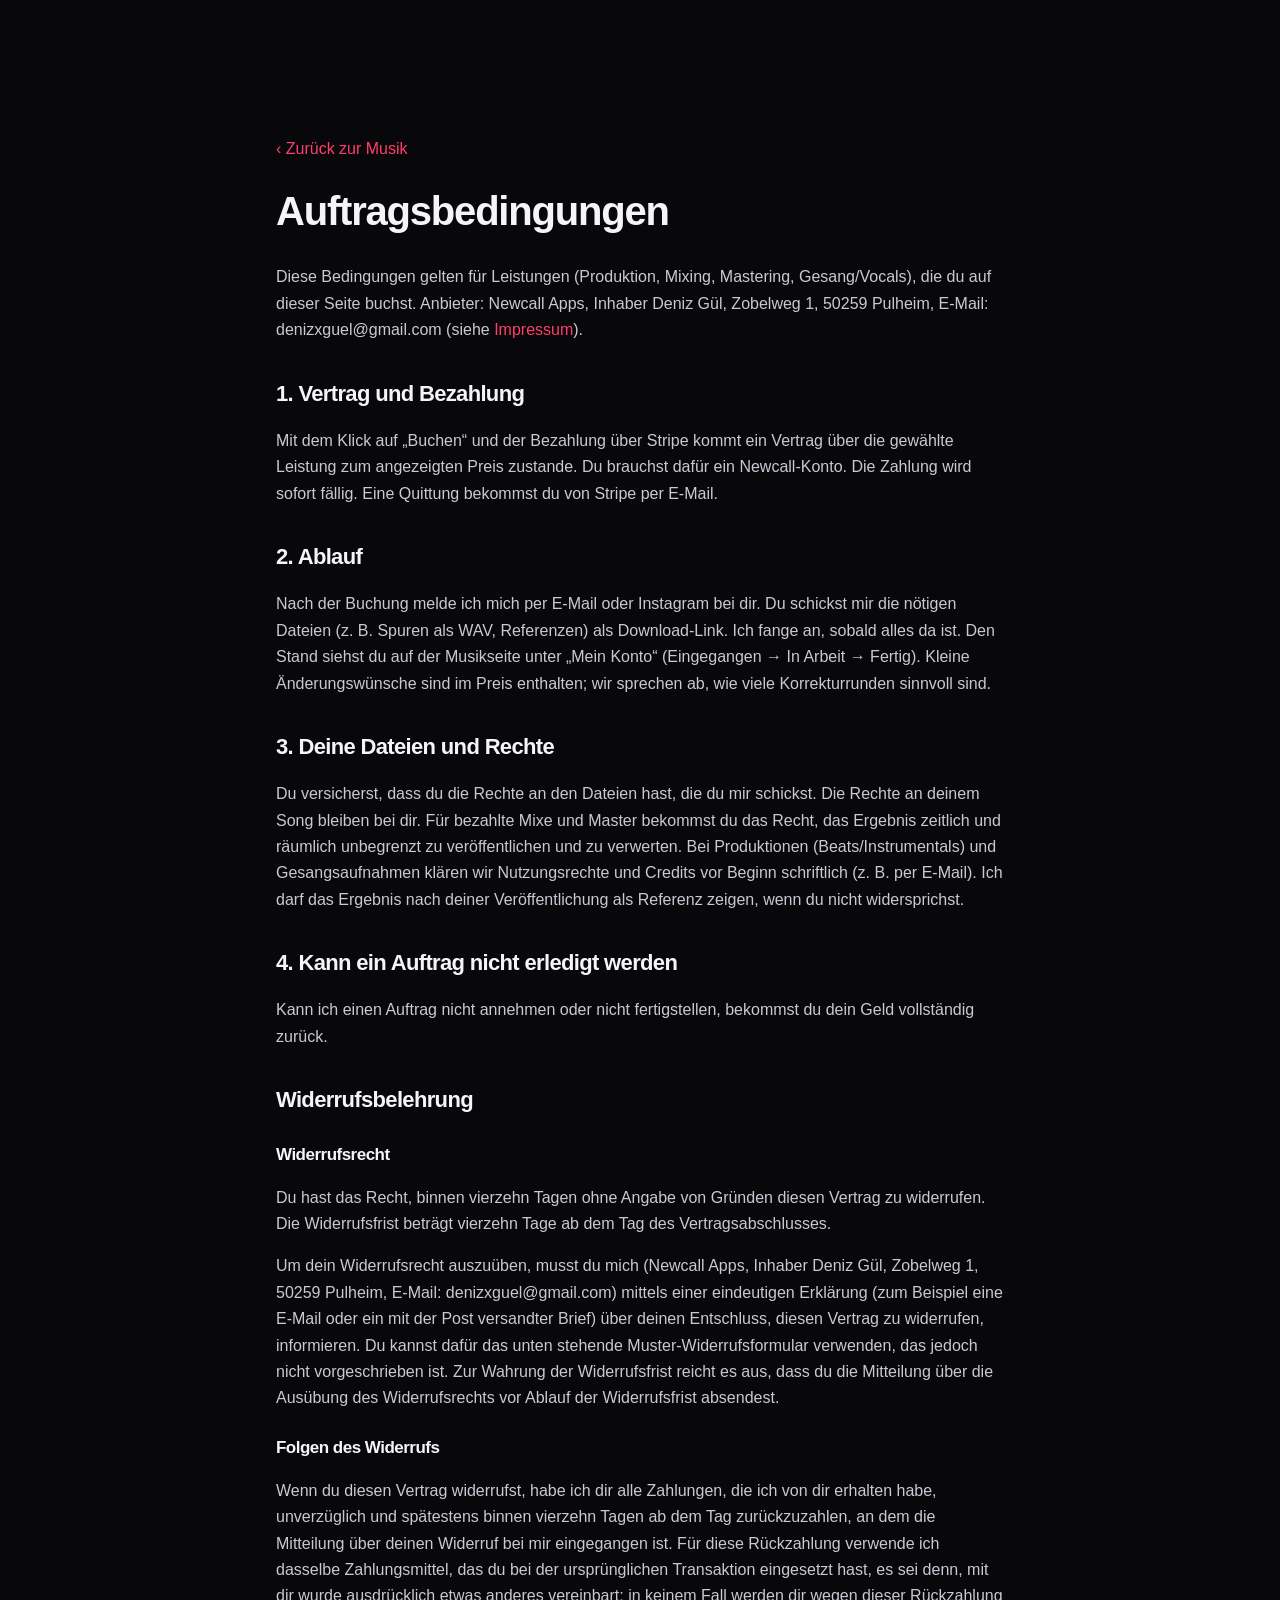
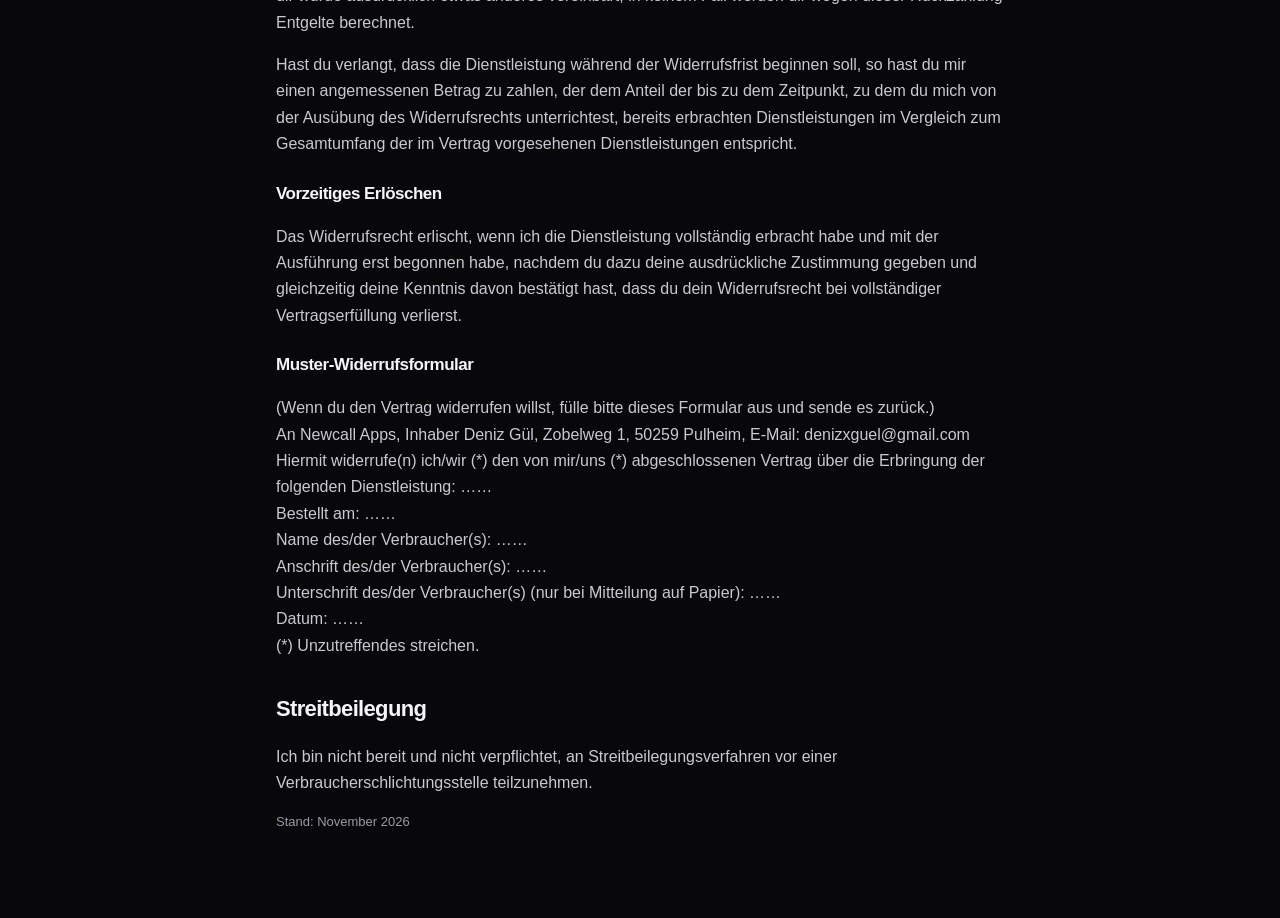
==== bedingungen.html @ 87a70baa "Newcall Musik: Songs aus YouTube als MP3, Unreleased oben, Konto, Buchen, Newsletter Co-Authored-By:" ====
<!doctype html>
<html lang="de">
<head>
  <meta charset="utf-8">
  <meta name="viewport" content="width=device-width, initial-scale=1">
  <title>Auftragsbedingungen – Newcall</title>
  <link rel="icon" href="bilder/icon.svg" type="image/svg+xml">
  <link rel="stylesheet" href="style.css">
</head>
<body class="plain">
  <main class="page">
    <p><a href="./">‹ Zurück zur Musik</a></p>
    <h1>Auftragsbedingungen</h1>
    <p>Diese Bedingungen gelten für Leistungen (Produktion, Mixing, Mastering, Gesang/Vocals), die du auf dieser Seite buchst.
      Anbieter: Newcall Apps, Inhaber Deniz Gül, Zobelweg 1, 50259 Pulheim, E-Mail: denizxguel@gmail.com (siehe <a href="https://newxcall.github.io/impressum.html">Impressum</a>).</p>

    <h2>1. Vertrag und Bezahlung</h2>
    <p>Mit dem Klick auf „Buchen“ und der Bezahlung über Stripe kommt ein Vertrag über die gewählte Leistung zum angezeigten Preis zustande.
      Du brauchst dafür ein Newcall-Konto. Die Zahlung wird sofort fällig. Eine Quittung bekommst du von Stripe per E-Mail.</p>

    <h2>2. Ablauf</h2>
    <p>Nach der Buchung melde ich mich per E-Mail oder Instagram bei dir. Du schickst mir die nötigen Dateien (z. B. Spuren als WAV, Referenzen) als Download-Link.
      Ich fange an, sobald alles da ist. Den Stand siehst du auf der Musikseite unter „Mein Konto“ (Eingegangen → In Arbeit → Fertig).
      Kleine Änderungswünsche sind im Preis enthalten; wir sprechen ab, wie viele Korrekturrunden sinnvoll sind.</p>

    <h2>3. Deine Dateien und Rechte</h2>
    <p>Du versicherst, dass du die Rechte an den Dateien hast, die du mir schickst. Die Rechte an deinem Song bleiben bei dir.
      Für bezahlte Mixe und Master bekommst du das Recht, das Ergebnis zeitlich und räumlich unbegrenzt zu veröffentlichen und zu verwerten.
      Bei Produktionen (Beats/Instrumentals) und Gesangsaufnahmen klären wir Nutzungsrechte und Credits vor Beginn schriftlich (z. B. per E-Mail).
      Ich darf das Ergebnis nach deiner Veröffentlichung als Referenz zeigen, wenn du nicht widersprichst.</p>

    <h2>4. Kann ein Auftrag nicht erledigt werden</h2>
    <p>Kann ich einen Auftrag nicht annehmen oder nicht fertigstellen, bekommst du dein Geld vollständig zurück.</p>

    <h2 id="widerruf">Widerrufsbelehrung</h2>
    <h3>Widerrufsrecht</h3>
    <p>Du hast das Recht, binnen vierzehn Tagen ohne Angabe von Gründen diesen Vertrag zu widerrufen. Die Widerrufsfrist beträgt vierzehn Tage ab dem Tag des Vertragsabschlusses.</p>
    <p>Um dein Widerrufsrecht auszuüben, musst du mich (Newcall Apps, Inhaber Deniz Gül, Zobelweg 1, 50259 Pulheim, E-Mail: denizxguel@gmail.com) mittels einer eindeutigen Erklärung
      (zum Beispiel eine E-Mail oder ein mit der Post versandter Brief) über deinen Entschluss, diesen Vertrag zu widerrufen, informieren.
      Du kannst dafür das unten stehende Muster-Widerrufsformular verwenden, das jedoch nicht vorgeschrieben ist.
      Zur Wahrung der Widerrufsfrist reicht es aus, dass du die Mitteilung über die Ausübung des Widerrufsrechts vor Ablauf der Widerrufsfrist absendest.</p>
    <h3>Folgen des Widerrufs</h3>
    <p>Wenn du diesen Vertrag widerrufst, habe ich dir alle Zahlungen, die ich von dir erhalten habe, unverzüglich und spätestens binnen vierzehn Tagen ab dem Tag zurückzuzahlen,
      an dem die Mitteilung über deinen Widerruf bei mir eingegangen ist. Für diese Rückzahlung verwende ich dasselbe Zahlungsmittel, das du bei der ursprünglichen Transaktion eingesetzt hast,
      es sei denn, mit dir wurde ausdrücklich etwas anderes vereinbart; in keinem Fall werden dir wegen dieser Rückzahlung Entgelte berechnet.</p>
    <p>Hast du verlangt, dass die Dienstleistung während der Widerrufsfrist beginnen soll, so hast du mir einen angemessenen Betrag zu zahlen, der dem Anteil der bis zu dem Zeitpunkt,
      zu dem du mich von der Ausübung des Widerrufsrechts unterrichtest, bereits erbrachten Dienstleistungen im Vergleich zum Gesamtumfang der im Vertrag vorgesehenen Dienstleistungen entspricht.</p>
    <h3>Vorzeitiges Erlöschen</h3>
    <p>Das Widerrufsrecht erlischt, wenn ich die Dienstleistung vollständig erbracht habe und mit der Ausführung erst begonnen habe, nachdem du dazu deine ausdrückliche Zustimmung gegeben
      und gleichzeitig deine Kenntnis davon bestätigt hast, dass du dein Widerrufsrecht bei vollständiger Vertragserfüllung verlierst.</p>
    <h3>Muster-Widerrufsformular</h3>
    <p>(Wenn du den Vertrag widerrufen willst, fülle bitte dieses Formular aus und sende es zurück.)<br>
      An Newcall Apps, Inhaber Deniz Gül, Zobelweg 1, 50259 Pulheim, E-Mail: denizxguel@gmail.com<br>
      Hiermit widerrufe(n) ich/wir (*) den von mir/uns (*) abgeschlossenen Vertrag über die Erbringung der folgenden Dienstleistung: ……<br>
      Bestellt am: ……<br>Name des/der Verbraucher(s): ……<br>Anschrift des/der Verbraucher(s): ……<br>
      Unterschrift des/der Verbraucher(s) (nur bei Mitteilung auf Papier): ……<br>Datum: ……<br>(*) Unzutreffendes streichen.</p>

    <h2>Streitbeilegung</h2>
    <p>Ich bin nicht bereit und nicht verpflichtet, an Streitbeilegungsverfahren vor einer Verbraucherschlichtungsstelle teilzunehmen.</p>
    <p class="fine">Stand: November 2026</p>
  </main>
</body>
</html>
---- style.css ----
:root {
  --bg: #08080b;
  --bg2: #111116;
  --card: rgba(255, 255, 255, 0.045);
  --line: rgba(255, 255, 255, 0.09);
  --text: #f5f5f7;
  --muted: #9a9aa6;
  --a1: #ff3d6e;
  --a2: #8a5cff;
  --grad: linear-gradient(120deg, var(--a1), var(--a2));
  --radius: 22px;
  font-family: -apple-system, BlinkMacSystemFont, "SF Pro Display", "Segoe UI Variable", "Segoe UI", Inter, Roboto, sans-serif;
}

* { box-sizing: border-box; }
html { scroll-behavior: smooth; scroll-padding-top: 70px; }
body { margin: 0; background: var(--bg); color: var(--text); -webkit-font-smoothing: antialiased; overflow-x: hidden; }
a { color: inherit; text-decoration: none; }
h1, h2, h3 { margin: 0; letter-spacing: -0.03em; }
h2 { font-size: clamp(32px, 5vw, 52px); font-weight: 700; }
.eyebrow { margin: 0 0 10px; font-size: 13px; font-weight: 600; letter-spacing: 0.14em; text-transform: uppercase; color: var(--muted); }
.lead { font-size: clamp(17px, 2vw, 21px); line-height: 1.5; color: var(--muted); max-width: 620px; }

/* Navigation */
.nav { position: fixed; inset: 0 0 auto 0; z-index: 20; display: flex; justify-content: space-between; align-items: center;
  padding: 14px clamp(16px, 4vw, 48px); transition: background .3s, border-color .3s; border-bottom: 1px solid transparent; }
.nav.solid { background: rgba(8, 8, 11, 0.72); backdrop-filter: saturate(180%) blur(20px); -webkit-backdrop-filter: saturate(180%) blur(20px); border-color: var(--line); }
.logo { font-weight: 700; font-size: 18px; letter-spacing: -0.02em; }
.nav nav { display: flex; gap: 26px; align-items: center; font-size: 14px; }
.nav nav a { color: var(--muted); transition: color .2s; }
.nav nav a:hover { color: var(--text); }
.nav nav a.nav-cta { color: var(--text); padding: 7px 14px; border-radius: 99px; background: rgba(255,255,255,.1); }
@media (max-width: 640px) { .nav nav a:not(.nav-cta) { display: none; } }

/* Buttons */
.btn { display: inline-flex; align-items: center; gap: 8px; padding: 14px 26px; border-radius: 99px; font-weight: 600; font-size: 16px;
  transition: transform .2s, box-shadow .2s, background .2s; }
.btn:hover { transform: translateY(-2px); }
.btn-primary { background: var(--grad); box-shadow: 0 10px 40px -10px rgba(255, 61, 110, .6); }
.btn-ghost { background: rgba(255,255,255,.08); border: 1px solid var(--line); }
.btn-ghost:hover { background: rgba(255,255,255,.14); }
.hero-buttons { display: flex; gap: 12px; flex-wrap: wrap; margin-top: 32px; }
.hero-buttons.center { justify-content: center; }

/* Hero */
.hero { position: relative; min-height: 100svh; display: flex; align-items: center; padding: 120px clamp(16px, 6vw, 80px) 80px; overflow: hidden; }
.hero::before { content: ""; position: absolute; inset: -20%; background:
  radial-gradient(40% 40% at 20% 30%, rgba(255, 61, 110, .22), transparent 70%),
  radial-gradient(45% 45% at 85% 60%, rgba(138, 92, 255, .22), transparent 70%); filter: blur(20px); animation: glow 14s ease-in-out infinite alternate; }
@keyframes glow { to { transform: translate(4%, -3%) scale(1.08); } }
#wave { position: absolute; left: 0; right: 0; bottom: 0; width: 100%; height: 45%; opacity: .55; }
.hero-inner { position: relative; max-width: 900px; }
.hero h1 { font-size: clamp(56px, 13vw, 150px); font-weight: 800; line-height: .92; letter-spacing: -0.05em;
  background: linear-gradient(180deg, #fff 30%, #b9b9c6); -webkit-background-clip: text; background-clip: text; color: transparent; }
.hero .lead { margin-top: 22px; }
.hero .eyebrow { color: var(--a1); }

.social-row { display: flex; gap: 10px; flex-wrap: wrap; margin-top: 28px; }
.chip { display: inline-flex; align-items: center; gap: 8px; padding: 8px 14px; border-radius: 99px; font-size: 14px; font-weight: 500;
  background: var(--card); border: 1px solid var(--line); transition: background .2s, transform .2s; }
.chip:hover { background: rgba(255,255,255,.1); transform: translateY(-1px); }
.chip i { width: 8px; height: 8px; border-radius: 50%; background: var(--c, #fff); }

/* Abschnitte */
.section { padding: clamp(70px, 10vw, 130px) clamp(16px, 6vw, 80px); max-width: 1240px; margin: 0 auto; }
.section-head { margin-bottom: 40px; }
.reveal { opacity: 0; transform: translateY(30px); transition: opacity .8s ease, transform .8s ease; }
.reveal.show { opacity: 1; transform: none; }

/* Songs */
.tracks { display: grid; grid-template-columns: repeat(auto-fill, minmax(270px, 1fr)); gap: 20px; }
.track { background: var(--card); border: 1px solid var(--line); border-radius: var(--radius); padding: 14px; transition: transform .3s, background .3s; }
.track:hover { transform: translateY(-4px); background: rgba(255,255,255,.07); }
.cover { position: relative; aspect-ratio: 1; border-radius: 14px; overflow: hidden; background: var(--g, var(--grad)); display: grid; place-items: center; }
.cover img { width: 100%; height: 100%; object-fit: cover; }
.cover .cover-title { font-size: 26px; font-weight: 800; letter-spacing: -0.03em; padding: 18px; text-align: center; text-shadow: 0 2px 20px rgba(0,0,0,.3); }
.play { position: absolute; right: 12px; bottom: 12px; width: 52px; height: 52px; border-radius: 50%; border: 0; cursor: pointer;
  background: #fff; color: #000; font-size: 18px; display: grid; place-items: center; box-shadow: 0 8px 24px rgba(0,0,0,.4);
  transform: translateY(8px); opacity: 0; transition: .25s; }
.track:hover .play, .track.playing .play, .play:focus-visible { transform: none; opacity: 1; }
@media (hover: none) { .play { transform: none; opacity: 1; } }
.track h3 { font-size: 18px; margin: 14px 4px 4px; }
.track .meta { margin: 0 4px 4px; color: var(--muted); font-size: 14px; }
.track .soon { margin: 10px 4px 2px; font-size: 13px; color: var(--muted); }
.embed { margin-top: 12px; border-radius: 12px; overflow: hidden; }
.embed iframe { width: 100%; border: 0; display: block; }
.consent { width: 100%; margin-top: 12px; padding: 12px; border-radius: 12px; border: 1px dashed var(--line); background: transparent; color: var(--text);
  font: inherit; font-size: 14px; cursor: pointer; text-align: left; }
.consent small { display: block; color: var(--muted); margin-top: 4px; font-size: 12px; }
.consent:hover { background: rgba(255,255,255,.05); }

/* Leistungen */
.services { display: grid; grid-template-columns: repeat(4, 1fr); gap: 20px; }
@media (max-width: 1050px) { .services { grid-template-columns: repeat(2, 1fr); } }
@media (max-width: 560px) { .services { grid-template-columns: 1fr; } }
.service { position: relative; padding: 30px 26px; border-radius: var(--radius); background: var(--card); border: 1px solid var(--line); overflow: hidden; }
.service::after { content: ""; position: absolute; inset: auto -40% -60% auto; width: 200px; height: 200px; border-radius: 50%; background: var(--grad); opacity: .12; filter: blur(30px); }
.service .num { font-size: 13px; font-weight: 700; background: var(--grad); -webkit-background-clip: text; background-clip: text; color: transparent; }
.service h3 { font-size: 24px; margin: 12px 0 10px; }
.service p { color: var(--muted); line-height: 1.55; margin: 0 0 18px; }
.service .preis { font-weight: 600; font-size: 15px; }

/* Über mich */
.about { display: grid; grid-template-columns: 1.3fr 1fr; gap: clamp(30px, 6vw, 80px); align-items: center; }
.about-text p { font-size: 19px; line-height: 1.65; color: #c9c9d3; }
.about-text h2 { margin-bottom: 20px; }
.facts { display: grid; gap: 16px; }
.fact { padding: 26px; border-radius: var(--radius); background: var(--card); border: 1px solid var(--line); }
.fact strong { display: block; font-size: 48px; font-weight: 800; letter-spacing: -0.04em; background: var(--grad); -webkit-background-clip: text; background-clip: text; color: transparent; }
.fact span { color: var(--muted); }
@media (max-width: 820px) { .about { grid-template-columns: 1fr; } }

/* Kontakt */
.contact { text-align: center; }
.contact .lead { margin: 18px auto 0; }
.social-grid { display: flex; flex-wrap: wrap; justify-content: center; gap: 10px; margin-top: 36px; }

/* Apps */
.apps { padding-top: 0; }
.apps-card { display: flex; justify-content: space-between; align-items: center; gap: 20px; padding: clamp(26px, 4vw, 40px); border-radius: var(--radius);
  background: linear-gradient(135deg, rgba(255,255,255,.07), rgba(255,255,255,.02)); border: 1px solid var(--line); transition: transform .3s; }
.apps-card:hover { transform: translateY(-3px); }
.apps-card h3 { font-size: 28px; }
.apps-card p { color: var(--muted); margin: 8px 0 0; }
.apps-card .arrow { font-size: 32px; transition: transform .3s; }
.apps-card:hover .arrow { transform: translateX(6px); }

/* Footer */
.footer { display: flex; justify-content: space-between; flex-wrap: wrap; gap: 14px; padding: 30px clamp(16px, 6vw, 80px) 110px; border-top: 1px solid var(--line);
  color: var(--muted); font-size: 14px; max-width: 1240px; margin: 0 auto; }
.footer-links { display: flex; gap: 20px; flex-wrap: wrap; }
.footer a:hover { color: var(--text); }

/* Player-Leiste */
.player { position: fixed; left: 50%; bottom: 18px; transform: translateX(-50%); z-index: 30; width: min(560px, calc(100% - 32px));
  display: flex; align-items: center; gap: 14px; padding: 10px 18px 10px 10px; border-radius: 99px;
  background: rgba(28, 28, 34, .82); backdrop-filter: blur(24px); -webkit-backdrop-filter: blur(24px); border: 1px solid var(--line); box-shadow: 0 20px 50px rgba(0,0,0,.5); }
.player[hidden] { display: none; }
.p-btn { width: 44px; height: 44px; flex: none; border-radius: 50%; border: 0; background: var(--grad); color: #fff; font-size: 16px; cursor: pointer; }
.p-info { flex: 1; min-width: 0; }
.p-info strong { display: block; font-size: 14px; white-space: nowrap; overflow: hidden; text-overflow: ellipsis; }
.p-bar { height: 4px; margin-top: 8px; border-radius: 2px; background: rgba(255,255,255,.15); cursor: pointer; }
#p-fill { height: 100%; width: 0; border-radius: 2px; background: #fff; }
.p-time { font-size: 13px; color: var(--muted); font-variant-numeric: tabular-nums; }

/* Unterseiten */
.page { max-width: 760px; margin: 0 auto; padding: 120px 16px 80px; line-height: 1.65; color: #c9c9d3; }
.page h1 { color: var(--text); font-size: 40px; margin-bottom: 20px; }
.page h2 { color: var(--text); font-size: 22px; margin-top: 32px; }
.page a { color: var(--a1); }

@media (prefers-reduced-motion: reduce) { * { animation: none !important; transition: none !important; } .reveal { opacity: 1; transform: none; } }

/* ---------- Leiste ganz oben: Unreleased ---------- */
.topbar { position: fixed; inset: 0 0 auto 0; z-index: 25; height: 38px; display: flex; align-items: center; justify-content: center; gap: 10px;
  background: var(--grad); color: #fff; font-size: 14px; font-weight: 600; padding: 0 16px; text-align: center; }
.topbar:hover { filter: brightness(1.08); }
.topbar[hidden] { display: none; }
.live-dot { width: 8px; height: 8px; border-radius: 50%; background: #fff; box-shadow: 0 0 0 0 rgba(255,255,255,.7); animation: puls 1.6s infinite; flex: none; }
@keyframes puls { to { box-shadow: 0 0 0 10px rgba(255,255,255,0); } }
body { padding-top: 38px; }
.nav { top: 38px; }
html { scroll-padding-top: 110px; }
.hero { min-height: calc(100svh - 38px); }
.nav nav button.nav-cta { font: inherit; font-size: 14px; color: var(--text); padding: 7px 14px; border-radius: 99px; background: rgba(255,255,255,.1); border: 0; cursor: pointer; }
.nav nav button.nav-cta:hover { background: rgba(255,255,255,.18); }
@media (max-width: 640px) { .topbar { font-size: 13px; } }

/* Songs */
.cover img { position: absolute; inset: 0; }
.yt-link { display: inline-block; margin: 2px 4px 4px; font-size: 13px; color: var(--muted); }
.yt-link:hover { color: var(--text); }
.p-cover { width: 44px; height: 44px; border-radius: 10px; object-fit: cover; flex: none; }
.p-small { width: 34px; height: 34px; background: rgba(255,255,255,.1); font-size: 13px; }
.player { padding-left: 8px; gap: 10px; width: min(640px, calc(100% - 24px)); border-radius: 22px; }
@media (max-width: 520px) { .p-small, .p-time { display: none; } }

/* Leistungen */
.service { display: flex; flex-direction: column; }
.service p { flex: 1; }
.service-foot { display: flex; align-items: center; justify-content: space-between; gap: 10px; flex-wrap: wrap; position: relative; z-index: 1; }
.btn-s { padding: 9px 16px; font-size: 14px; }
.section-head .lead a { color: var(--text); text-decoration: underline; text-underline-offset: 3px; }
.btn { border: 0; cursor: pointer; font-family: inherit; color: var(--text); }
.btn:disabled { opacity: .55; cursor: default; transform: none; }

/* Newsletter */
.news-card { display: grid; grid-template-columns: 1.4fr 1fr; gap: 30px; align-items: center; padding: clamp(26px, 5vw, 50px); border-radius: var(--radius);
  background: radial-gradient(80% 120% at 0% 0%, rgba(255,61,110,.16), transparent 60%), radial-gradient(80% 120% at 100% 100%, rgba(138,92,255,.18), transparent 60%), var(--bg2);
  border: 1px solid var(--line); }
.news-action { display: grid; gap: 10px; justify-items: start; }
@media (max-width: 760px) { .news-card { grid-template-columns: 1fr; } }
.fine { font-size: 13px; color: var(--muted); line-height: 1.5; margin: 6px 0; }
.fine a { color: var(--text); }
.center { text-align: center; }

/* Dialoge */
.dlg { width: min(460px, calc(100% - 24px)); max-height: calc(100svh - 32px); border: 1px solid var(--line); border-radius: 24px; padding: 28px 24px 22px;
  background: #121217; color: var(--text); box-shadow: 0 30px 80px rgba(0,0,0,.6); }
.dlg::backdrop { background: rgba(0,0,0,.72); }
.dlg h3 { font-size: 24px; margin: 0 0 6px; }
.dlg h4 { margin: 22px 0 8px; font-size: 15px; }
.dlg-close { position: absolute; top: 12px; right: 12px; margin: 0; }
.dlg-close button { width: 34px; height: 34px; border-radius: 50%; border: 0; background: rgba(255,255,255,.08); color: var(--text); cursor: pointer; font-size: 14px; }
.dlg label { display: block; font-size: 13px; color: var(--muted); margin: 12px 0 0; }
.dlg label[hidden] { display: none; }
.dlg input:not([type=checkbox]), .dlg textarea { display: block; width: 100%; margin-top: 6px; padding: 12px 14px; border-radius: 12px; border: 1px solid var(--line);
  background: rgba(255,255,255,.05); color: var(--text); font: inherit; font-size: 15px; }
.dlg input:focus, .dlg textarea:focus { outline: 2px solid var(--a2); outline-offset: 1px; }
.dlg textarea { resize: vertical; min-height: 90px; }
.dlg .check { display: flex; gap: 10px; align-items: flex-start; line-height: 1.45; }
.dlg .check input { margin-top: 3px; width: 18px; height: 18px; flex: none; accent-color: var(--a1); }
.dlg .wide { width: 100%; justify-content: center; margin-top: 16px; }
.err { color: #ff6b81; font-size: 14px; min-height: 0; margin: 10px 0 0; }
.err:empty { display: none; }
.tabs { display: grid; grid-template-columns: 1fr 1fr; gap: 4px; padding: 4px; margin: 16px 0 4px; border-radius: 14px; background: rgba(255,255,255,.06); }
.tab { border: 0; border-radius: 10px; padding: 9px; background: transparent; color: var(--muted); font: inherit; font-size: 14px; font-weight: 600; cursor: pointer; }
.tab.on { background: rgba(255,255,255,.12); color: var(--text); }
.book-price { font-size: 20px; font-weight: 700; margin: 0 0 6px; background: var(--grad); -webkit-background-clip: text; background-clip: text; color: transparent; }
.acc-row { display: flex; justify-content: space-between; align-items: center; gap: 14px; margin-top: 18px; padding: 14px; border-radius: 14px; background: rgba(255,255,255,.04); border: 1px solid var(--line); }
.orders { display: grid; gap: 8px; }
.order { display: flex; justify-content: space-between; align-items: center; gap: 10px; padding: 12px 14px; border-radius: 14px; background: rgba(255,255,255,.04); border: 1px solid var(--line); }
.order .fine { margin: 2px 0 0; }
.tag { font-size: 12px; font-weight: 600; padding: 3px 9px; border-radius: 8px; white-space: nowrap; }
.tag.ok { background: rgba(62,207,142,.15); color: #3ecf8e; }
.tag.free { background: rgba(100,210,255,.15); color: #64d2ff; }
.tag.warn { background: rgba(255,159,10,.15); color: #ff9f0a; }

.toast { position: fixed; left: 50%; top: 96px; transform: translateX(-50%); z-index: 60; max-width: calc(100% - 32px); padding: 12px 18px; border-radius: 14px;
  background: rgba(30,30,36,.95); border: 1px solid var(--line); box-shadow: 0 16px 40px rgba(0,0,0,.5); font-size: 14px; }
.toast[hidden] { display: none; }

/* Unterseiten (Danke, Newsletter, Rechtliches) */
body.plain { padding-top: 0; }
.page h3 { color: var(--text); font-size: 17px; margin-top: 22px; }
.card-page { max-width: 560px; margin: 10vh auto; padding: 44px 28px; text-align: center; border-radius: 30px; background: var(--bg2); border: 1px solid var(--line); }
@media (max-width: 600px) { .card-page { margin: 24px 16px; } }
.card-page h1 { font-size: clamp(28px, 6vw, 40px); margin-top: 16px; }
.card-page p { color: var(--muted); line-height: 1.55; }
.big-icon { width: 64px; height: 64px; margin: 0 auto; border-radius: 50%; display: grid; place-items: center; font-size: 30px; background: rgba(138,92,255,.16); color: #b9a0ff; }
.big-icon.ok { background: rgba(62,207,142,.16); color: #3ecf8e; }
.big-icon.bad { background: rgba(255,107,129,.16); color: #ff6b81; }
.summary { margin: 22px 0 0; padding: 16px; border-radius: 16px; background: rgba(255,255,255,.04); border: 1px solid var(--line); text-align: left; }
.summary div { display: flex; justify-content: space-between; gap: 12px; padding: 6px 0; border-bottom: 1px solid var(--line); }
.summary div:last-of-type { border-bottom: 0; }
.summary span { color: var(--muted); }
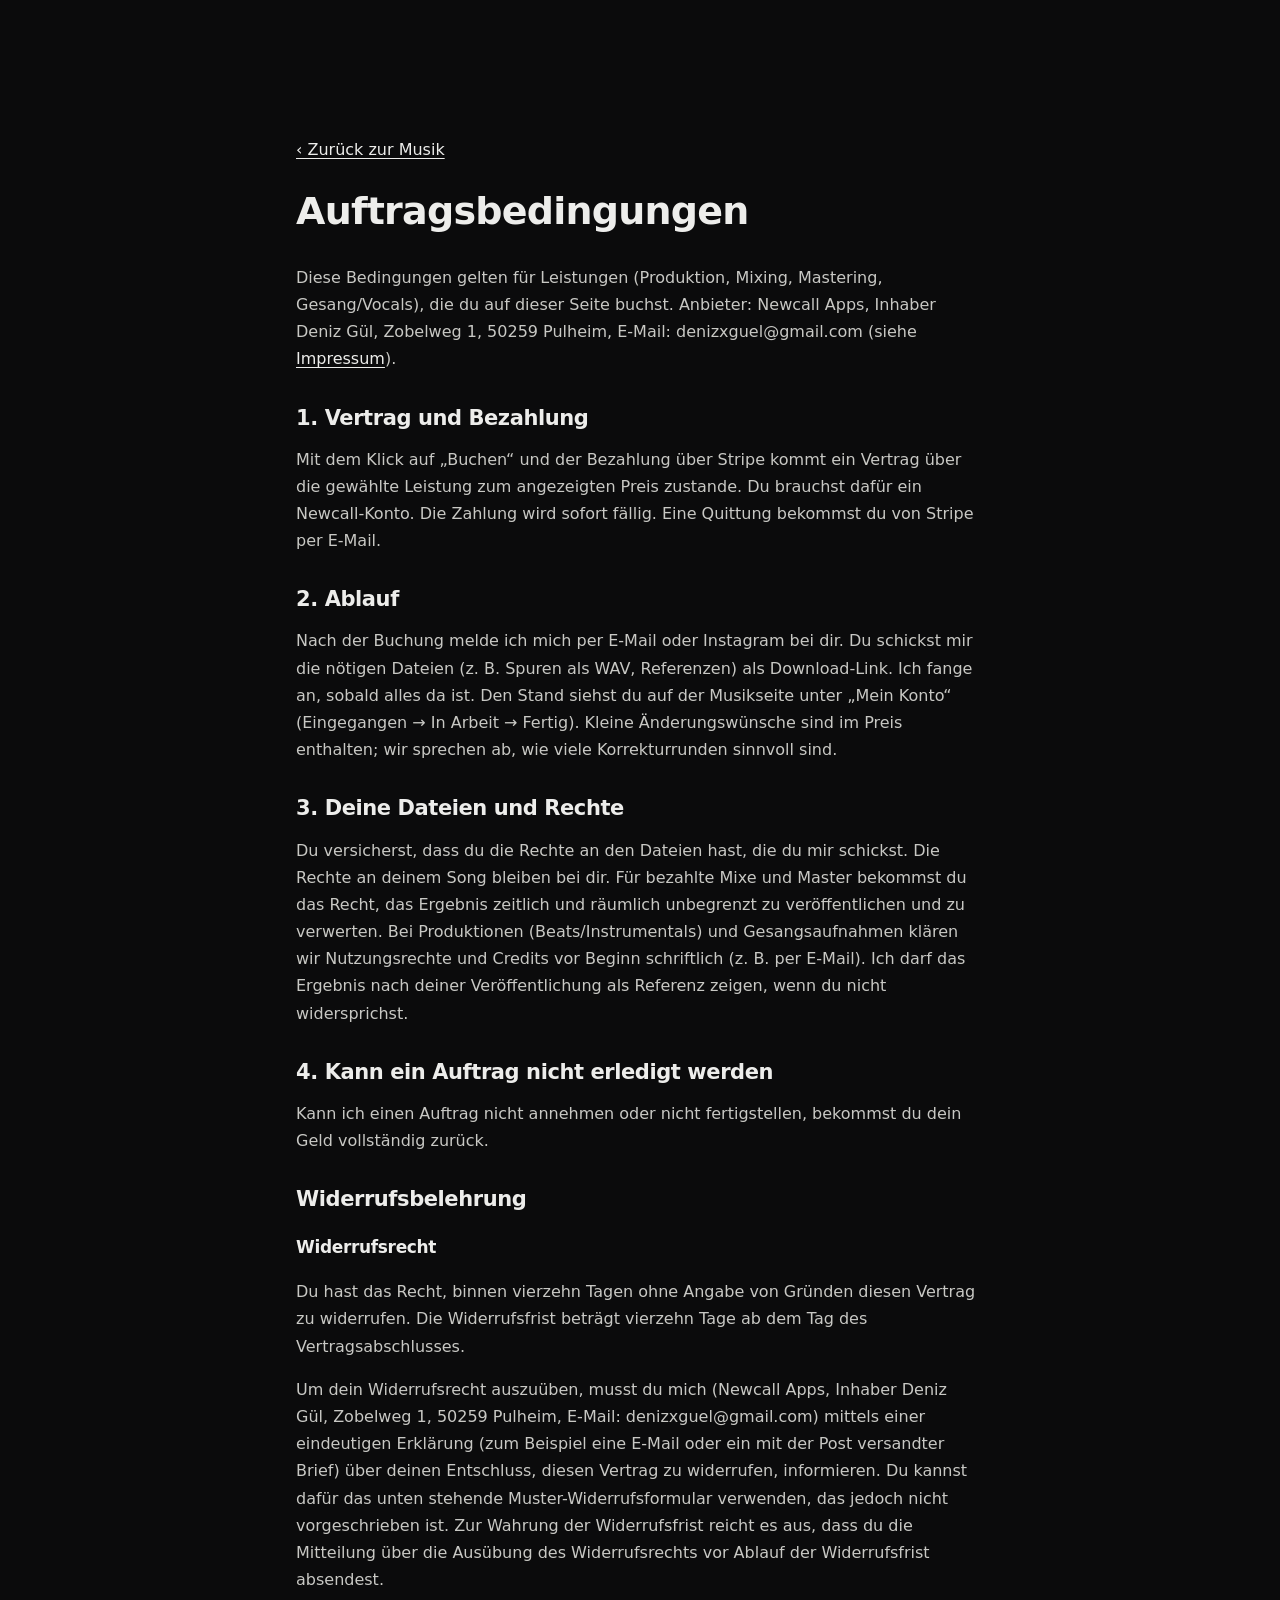
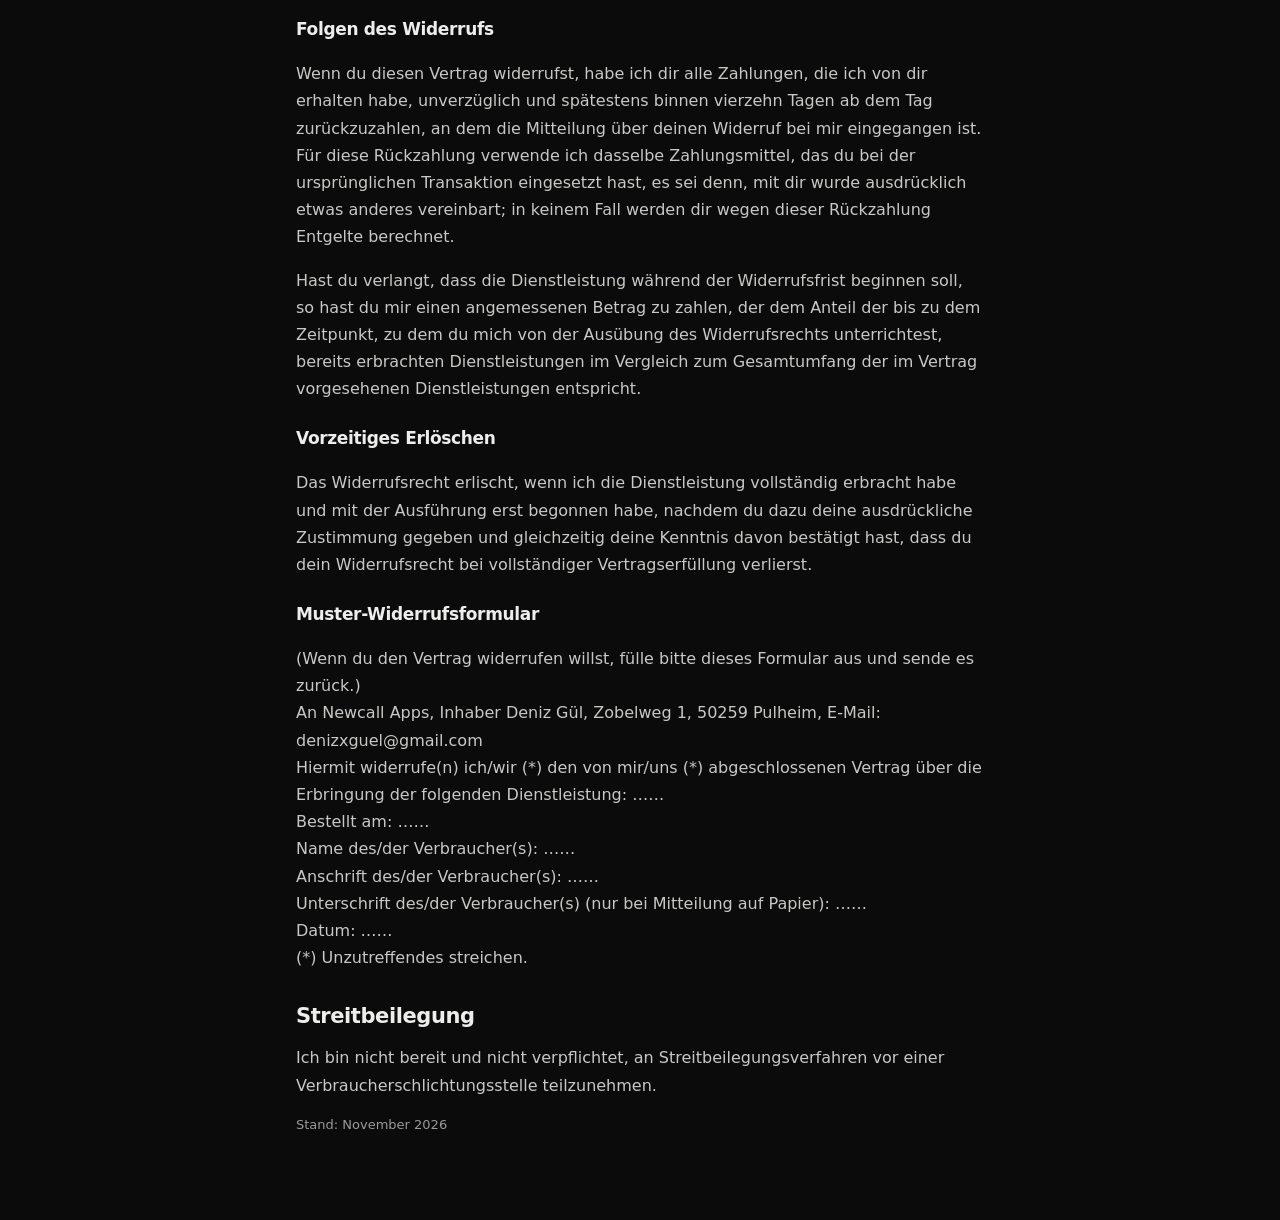
==== commit a64f8b65: "Schlichteres Design: eine Akzentfarbe, Leistungen als Liste, Cover ohne schwarze Balken Co-Authored-" ====
--- a/bedingungen.html
+++ b/bedingungen.html
@@ -2,10 +2,12 @@
 <html lang="de">
 <head>
   <meta charset="utf-8">
+  <script src="/site-edit.js"></script>
+  <script src="/nc-motion.js" defer></script>
   <meta name="viewport" content="width=device-width, initial-scale=1">
   <title>Auftragsbedingungen – Newcall</title>
   <link rel="icon" href="bilder/icon.svg" type="image/svg+xml">
-  <link rel="stylesheet" href="style.css">
+  <link rel="stylesheet" href="style.css?v=d6764869">
 </head>
 <body class="plain">
   <main class="page">
--- a/style.css
+++ b/style.css
@@ -1,246 +1,241 @@
+/* Newcall Musik – ruhiges, schlichtes Design: eine Akzentfarbe, klare Schrift, wenig Kästen, keine Leuchteffekte. */
+@font-face { font-family: "Geist"; src: url("/fonts/Geist-Variable.woff2") format("woff2"); font-weight: 100 900; font-display: swap; }
 :root {
-  --bg: #08080b;
-  --bg2: #111116;
-  --card: rgba(255, 255, 255, 0.045);
+  color-scheme: dark;
+  --bg: #0b0b0c;
+  --bg2: #141416;
+  --card: #141416;
   --line: rgba(255, 255, 255, 0.09);
-  --text: #f5f5f7;
-  --muted: #9a9aa6;
-  --a1: #ff3d6e;
-  --a2: #8a5cff;
-  --grad: linear-gradient(120deg, var(--a1), var(--a2));
-  --radius: 22px;
-  font-family: -apple-system, BlinkMacSystemFont, "SF Pro Display", "Segoe UI Variable", "Segoe UI", Inter, Roboto, sans-serif;
+  --text: #ededeb;
+  --muted: #9a9a97;
+  --a1: #ff4d6d;
+  --a2: #ff4d6d;
+  --grad: #ff4d6d;
+  --radius: 12px;
+  font-family: "Geist", "Segoe UI Variable Text", "Segoe UI", system-ui, sans-serif;
 }
 
 * { box-sizing: border-box; }
-html { scroll-behavior: smooth; scroll-padding-top: 70px; }
-body { margin: 0; background: var(--bg); color: var(--text); -webkit-font-smoothing: antialiased; overflow-x: hidden; }
+html { scroll-behavior: smooth; scroll-padding-top: 110px; }
+body { margin: 0; background: var(--bg); color: var(--text); -webkit-font-smoothing: antialiased; overflow-x: hidden; line-height: 1.5; }
 a { color: inherit; text-decoration: none; }
-h1, h2, h3 { margin: 0; letter-spacing: -0.03em; }
-h2 { font-size: clamp(32px, 5vw, 52px); font-weight: 700; }
-.eyebrow { margin: 0 0 10px; font-size: 13px; font-weight: 600; letter-spacing: 0.14em; text-transform: uppercase; color: var(--muted); }
-.lead { font-size: clamp(17px, 2vw, 21px); line-height: 1.5; color: var(--muted); max-width: 620px; }
+:focus-visible { outline: 2px solid var(--a1); outline-offset: 3px; border-radius: 6px; }
+h1, h2, h3 { margin: 0; letter-spacing: -0.02em; font-weight: 650; overflow-wrap: break-word; hyphens: auto; }
+h2 { font-size: clamp(30px, 4.2vw, 44px); line-height: 1.1; }
+.eyebrow { margin: 0 0 10px; font-size: 15px; font-weight: 500; color: var(--muted); }
+.lead { font-size: clamp(17px, 1.8vw, 19px); line-height: 1.6; color: var(--muted); max-width: 600px; }
 
 /* Navigation */
 .nav { position: fixed; inset: 0 0 auto 0; z-index: 20; display: flex; justify-content: space-between; align-items: center;
-  padding: 14px clamp(16px, 4vw, 48px); transition: background .3s, border-color .3s; border-bottom: 1px solid transparent; }
-.nav.solid { background: rgba(8, 8, 11, 0.72); backdrop-filter: saturate(180%) blur(20px); -webkit-backdrop-filter: saturate(180%) blur(20px); border-color: var(--line); }
-.logo { font-weight: 700; font-size: 18px; letter-spacing: -0.02em; }
+  padding: 14px clamp(16px, 4vw, 48px); transition: background .25s, border-color .25s; border-bottom: 1px solid transparent; }
+.nav.solid { background: var(--bg); border-color: var(--line); }
+.logo { font-weight: 650; font-size: 18px; letter-spacing: -0.01em; }
 .nav nav { display: flex; gap: 26px; align-items: center; font-size: 14px; }
 .nav nav a { color: var(--muted); transition: color .2s; }
-.nav nav a:hover { color: var(--text); }
-.nav nav a.nav-cta { color: var(--text); padding: 7px 14px; border-radius: 99px; background: rgba(255,255,255,.1); }
+.nav nav a:hover, .nav nav a.nc-current { color: var(--text); }
 @media (max-width: 640px) { .nav nav a:not(.nav-cta) { display: none; } }
 
 /* Buttons */
-.btn { display: inline-flex; align-items: center; gap: 8px; padding: 14px 26px; border-radius: 99px; font-weight: 600; font-size: 16px;
-  transition: transform .2s, box-shadow .2s, background .2s; }
-.btn:hover { transform: translateY(-2px); }
-.btn-primary { background: var(--grad); box-shadow: 0 10px 40px -10px rgba(255, 61, 110, .6); }
-.btn-ghost { background: rgba(255,255,255,.08); border: 1px solid var(--line); }
-.btn-ghost:hover { background: rgba(255,255,255,.14); }
-.hero-buttons { display: flex; gap: 12px; flex-wrap: wrap; margin-top: 32px; }
+.btn { display: inline-flex; align-items: center; gap: 8px; padding: 12px 20px; border-radius: 10px; font-weight: 600; font-size: 15px;
+  border: 0; cursor: pointer; font-family: inherit; color: var(--text); transition: background .2s, color .2s, border-color .2s; }
+.btn-primary { background: var(--a1); color: #fff; }
+.btn-primary:hover { background: #ff6680; }
+.btn-ghost, .btn.btn-ghost { background: transparent; border: 1px solid rgba(255,255,255,.18); }
+.btn-ghost:hover { border-color: rgba(255,255,255,.4); }
+.btn:disabled { opacity: .55; cursor: default; }
+.btn-s { padding: 8px 14px; font-size: 14px; }
+.hero-buttons { display: flex; gap: 10px; flex-wrap: wrap; margin-top: 30px; }
 .hero-buttons.center { justify-content: center; }
 
 /* Hero */
-.hero { position: relative; min-height: 100svh; display: flex; align-items: center; padding: 120px clamp(16px, 6vw, 80px) 80px; overflow: hidden; }
-.hero::before { content: ""; position: absolute; inset: -20%; background:
-  radial-gradient(40% 40% at 20% 30%, rgba(255, 61, 110, .22), transparent 70%),
-  radial-gradient(45% 45% at 85% 60%, rgba(138, 92, 255, .22), transparent 70%); filter: blur(20px); animation: glow 14s ease-in-out infinite alternate; }
-@keyframes glow { to { transform: translate(4%, -3%) scale(1.08); } }
-#wave { position: absolute; left: 0; right: 0; bottom: 0; width: 100%; height: 45%; opacity: .55; }
-.hero-inner { position: relative; max-width: 900px; }
-.hero h1 { font-size: clamp(56px, 13vw, 150px); font-weight: 800; line-height: .92; letter-spacing: -0.05em;
-  background: linear-gradient(180deg, #fff 30%, #b9b9c6); -webkit-background-clip: text; background-clip: text; color: transparent; }
+.hero { position: relative; min-height: calc(88svh - 38px); display: flex; align-items: center; padding: 120px clamp(16px, 6vw, 80px) 90px; overflow: hidden; }
+#wave { position: absolute; left: 0; right: 0; bottom: 0; width: 100%; height: 34%; opacity: .5; }
+.hero-inner { position: relative; max-width: 860px; }
+.hero h1 { font-size: clamp(56px, 11vw, 128px); font-weight: 700; line-height: .95; letter-spacing: -0.045em; color: var(--text); }
 .hero .lead { margin-top: 22px; }
 .hero .eyebrow { color: var(--a1); }
 
-.social-row { display: flex; gap: 10px; flex-wrap: wrap; margin-top: 28px; }
-.chip { display: inline-flex; align-items: center; gap: 8px; padding: 8px 14px; border-radius: 99px; font-size: 14px; font-weight: 500;
-  background: var(--card); border: 1px solid var(--line); transition: background .2s, transform .2s; }
-.chip:hover { background: rgba(255,255,255,.1); transform: translateY(-1px); }
-.chip i { width: 8px; height: 8px; border-radius: 50%; background: var(--c, #fff); }
+.social-row { display: flex; gap: 6px 20px; flex-wrap: wrap; margin-top: 30px; }
+.chip { display: inline-flex; align-items: center; gap: 8px; font-size: 14px; color: var(--muted); padding: 4px 0; transition: color .2s; }
+.chip:hover { color: var(--text); }
+.chip i { width: 7px; height: 7px; border-radius: 50%; background: var(--c, #fff); }
 
 /* Abschnitte */
-.section { padding: clamp(70px, 10vw, 130px) clamp(16px, 6vw, 80px); max-width: 1240px; margin: 0 auto; }
-.section-head { margin-bottom: 40px; }
-.reveal { opacity: 0; transform: translateY(30px); transition: opacity .8s ease, transform .8s ease; }
+.section { padding: clamp(64px, 9vw, 110px) clamp(16px, 6vw, 80px); max-width: 1160px; margin: 0 auto; }
+.section-head { margin-bottom: 36px; }
+.reveal { opacity: 0; transform: translateY(10px); transition: opacity .5s ease, transform .5s ease; }
 .reveal.show { opacity: 1; transform: none; }
 
 /* Songs */
-.tracks { display: grid; grid-template-columns: repeat(auto-fill, minmax(270px, 1fr)); gap: 20px; }
-.track { background: var(--card); border: 1px solid var(--line); border-radius: var(--radius); padding: 14px; transition: transform .3s, background .3s; }
-.track:hover { transform: translateY(-4px); background: rgba(255,255,255,.07); }
-.cover { position: relative; aspect-ratio: 1; border-radius: 14px; overflow: hidden; background: var(--g, var(--grad)); display: grid; place-items: center; }
-.cover img { width: 100%; height: 100%; object-fit: cover; }
-.cover .cover-title { font-size: 26px; font-weight: 800; letter-spacing: -0.03em; padding: 18px; text-align: center; text-shadow: 0 2px 20px rgba(0,0,0,.3); }
-.play { position: absolute; right: 12px; bottom: 12px; width: 52px; height: 52px; border-radius: 50%; border: 0; cursor: pointer;
-  background: #fff; color: #000; font-size: 18px; display: grid; place-items: center; box-shadow: 0 8px 24px rgba(0,0,0,.4);
-  transform: translateY(8px); opacity: 0; transition: .25s; }
-.track:hover .play, .track.playing .play, .play:focus-visible { transform: none; opacity: 1; }
-@media (hover: none) { .play { transform: none; opacity: 1; } }
-.track h3 { font-size: 18px; margin: 14px 4px 4px; }
-.track .meta { margin: 0 4px 4px; color: var(--muted); font-size: 14px; }
-.track .soon { margin: 10px 4px 2px; font-size: 13px; color: var(--muted); }
-.embed { margin-top: 12px; border-radius: 12px; overflow: hidden; }
+.tracks { display: grid; grid-template-columns: repeat(auto-fill, minmax(170px, 1fr)); gap: 28px 18px; }
+@media (max-width: 520px) { .tracks { grid-template-columns: repeat(2, minmax(0, 1fr)); gap: 22px 12px; } }
+.track { min-width: 0; }
+.cover { position: relative; aspect-ratio: 1; border-radius: 8px; overflow: hidden; background: var(--bg2); display: grid; place-items: center; }
+.cover img { position: absolute; inset: 0; width: 100%; height: 100%; object-fit: cover; transition: filter .25s; }
+.track:hover .cover img { filter: brightness(.82); }
+.cover img.letterbox { transform: scale(1.32); }
+.cover .cover-title { font-size: 18px; font-weight: 700; padding: 18px; text-align: center; }
+.play { position: absolute; right: 8px; bottom: 8px; width: 40px; height: 40px; border-radius: 50%; border: 0; cursor: pointer;
+  background: #fff; color: #000; font-size: 14px; display: grid; place-items: center; opacity: 0; transition: opacity .2s; }
+.track:hover .play, .track.playing .play, .play:focus-visible { opacity: 1; }
+.track.playing h3 { color: var(--a1); }
+@media (hover: none) { .play { opacity: 1; } }
+.track h3 { font-size: 15px; font-weight: 600; margin: 10px 0 2px; white-space: nowrap; overflow: hidden; text-overflow: ellipsis; }
+.track .meta { margin: 0; color: var(--muted); font-size: 13px; }
+.track .soon { margin: 8px 0 0; font-size: 12px; color: var(--muted); }
+.yt-link { display: inline-block; margin-top: 2px; font-size: 13px; color: var(--muted); white-space: nowrap; }
+.yt-link:hover { color: var(--text); }
+.embed { margin-top: 12px; border-radius: 8px; overflow: hidden; }
 .embed iframe { width: 100%; border: 0; display: block; }
-.consent { width: 100%; margin-top: 12px; padding: 12px; border-radius: 12px; border: 1px dashed var(--line); background: transparent; color: var(--text);
+.consent { width: 100%; margin-top: 12px; padding: 12px; border-radius: 8px; border: 1px dashed var(--line); background: transparent; color: var(--text);
   font: inherit; font-size: 14px; cursor: pointer; text-align: left; }
 .consent small { display: block; color: var(--muted); margin-top: 4px; font-size: 12px; }
-.consent:hover { background: rgba(255,255,255,.05); }
-
-/* Leistungen */
-.services { display: grid; grid-template-columns: repeat(4, 1fr); gap: 20px; }
-@media (max-width: 1050px) { .services { grid-template-columns: repeat(2, 1fr); } }
-@media (max-width: 560px) { .services { grid-template-columns: 1fr; } }
-.service { position: relative; padding: 30px 26px; border-radius: var(--radius); background: var(--card); border: 1px solid var(--line); overflow: hidden; }
-.service::after { content: ""; position: absolute; inset: auto -40% -60% auto; width: 200px; height: 200px; border-radius: 50%; background: var(--grad); opacity: .12; filter: blur(30px); }
-.service .num { font-size: 13px; font-weight: 700; background: var(--grad); -webkit-background-clip: text; background-clip: text; color: transparent; }
-.service h3 { font-size: 24px; margin: 12px 0 10px; }
-.service p { color: var(--muted); line-height: 1.55; margin: 0 0 18px; }
-.service .preis { font-weight: 600; font-size: 15px; }
+.consent:hover { background: rgba(255,255,255,.04); }
+
+/* Leistungen: Liste statt Kartenraster */
+.services { display: grid; border-top: 1px solid var(--line); }
+.service { display: grid; grid-template-columns: minmax(150px, 240px) minmax(0, 1fr) auto; gap: 8px 32px; align-items: center; padding: 24px 0; border-bottom: 1px solid var(--line); }
+.service h3 { font-size: 21px; }
+.service p { color: var(--muted); line-height: 1.55; margin: 0; max-width: 520px; }
+.service-foot { display: flex; align-items: center; justify-content: flex-end; gap: 16px; }
+.service .preis { font-weight: 500; font-size: 15px; color: var(--muted); white-space: nowrap; }
+@media (max-width: 760px) {
+  .service { grid-template-columns: minmax(0, 1fr); padding: 22px 0; }
+  .service-foot { justify-content: space-between; margin-top: 8px; }
+}
+.section-head .lead a { color: var(--text); text-decoration: underline; text-underline-offset: 3px; }
 
 /* Über mich */
-.about { display: grid; grid-template-columns: 1.3fr 1fr; gap: clamp(30px, 6vw, 80px); align-items: center; }
-.about-text p { font-size: 19px; line-height: 1.65; color: #c9c9d3; }
-.about-text h2 { margin-bottom: 20px; }
-.facts { display: grid; gap: 16px; }
-.fact { padding: 26px; border-radius: var(--radius); background: var(--card); border: 1px solid var(--line); }
-.fact strong { display: block; font-size: 48px; font-weight: 800; letter-spacing: -0.04em; background: var(--grad); -webkit-background-clip: text; background-clip: text; color: transparent; }
+.about { display: grid; grid-template-columns: minmax(0, 1.4fr) minmax(0, 1fr); gap: clamp(30px, 6vw, 80px); align-items: end; }
+.about-text p { font-size: 18px; line-height: 1.7; color: #c8c8c4; max-width: 620px; }
+.about-text h2 { margin-bottom: 18px; }
+.facts { display: grid; border-top: 1px solid var(--line); }
+.fact { display: flex; align-items: baseline; gap: 14px; padding: 16px 0; border-bottom: 1px solid var(--line); }
+.fact strong { font-size: 26px; font-weight: 650; letter-spacing: -0.02em; min-width: 56px; }
 .fact span { color: var(--muted); }
-@media (max-width: 820px) { .about { grid-template-columns: 1fr; } }
+@media (max-width: 820px) { .about { grid-template-columns: minmax(0, 1fr); } }
 
 /* Kontakt */
-.contact { text-align: center; }
-.contact .lead { margin: 18px auto 0; }
-.social-grid { display: flex; flex-wrap: wrap; justify-content: center; gap: 10px; margin-top: 36px; }
+.contact .lead { margin: 16px 0 0; }
+.contact .hero-buttons.center { justify-content: flex-start; }
+.social-grid { display: flex; flex-wrap: wrap; gap: 6px 20px; margin-top: 28px; }
 
 /* Apps */
 .apps { padding-top: 0; }
-.apps-card { display: flex; justify-content: space-between; align-items: center; gap: 20px; padding: clamp(26px, 4vw, 40px); border-radius: var(--radius);
-  background: linear-gradient(135deg, rgba(255,255,255,.07), rgba(255,255,255,.02)); border: 1px solid var(--line); transition: transform .3s; }
-.apps-card:hover { transform: translateY(-3px); }
-.apps-card h3 { font-size: 28px; }
-.apps-card p { color: var(--muted); margin: 8px 0 0; }
-.apps-card .arrow { font-size: 32px; transition: transform .3s; }
-.apps-card:hover .arrow { transform: translateX(6px); }
+.apps-card { display: flex; justify-content: space-between; align-items: center; gap: 20px; padding: 24px 26px; border-radius: var(--radius);
+  background: var(--bg2); border: 1px solid var(--line); transition: border-color .2s; }
+.apps-card:hover { border-color: rgba(255,255,255,.22); }
+.apps-card .eyebrow { margin-bottom: 4px; }
+.apps-card h3 { font-size: 22px; }
+.apps-card p { color: var(--muted); margin: 6px 0 0; }
+.apps-card .arrow { font-size: 22px; color: var(--muted); transition: transform .2s, color .2s; }
+.apps-card:hover .arrow { transform: translateX(4px); color: var(--text); }
 
 /* Footer */
 .footer { display: flex; justify-content: space-between; flex-wrap: wrap; gap: 14px; padding: 30px clamp(16px, 6vw, 80px) 110px; border-top: 1px solid var(--line);
-  color: var(--muted); font-size: 14px; max-width: 1240px; margin: 0 auto; }
+  color: var(--muted); font-size: 14px; max-width: 1160px; margin: 0 auto; }
 .footer-links { display: flex; gap: 20px; flex-wrap: wrap; }
 .footer a:hover { color: var(--text); }
 
 /* Player-Leiste */
-.player { position: fixed; left: 50%; bottom: 18px; transform: translateX(-50%); z-index: 30; width: min(560px, calc(100% - 32px));
-  display: flex; align-items: center; gap: 14px; padding: 10px 18px 10px 10px; border-radius: 99px;
-  background: rgba(28, 28, 34, .82); backdrop-filter: blur(24px); -webkit-backdrop-filter: blur(24px); border: 1px solid var(--line); box-shadow: 0 20px 50px rgba(0,0,0,.5); }
+.player { position: fixed; left: 50%; bottom: 16px; transform: translateX(-50%); z-index: 30; width: min(640px, calc(100% - 24px));
+  display: flex; align-items: center; gap: 10px; padding: 8px 16px 8px 8px; border-radius: 14px;
+  background: #19191b; border: 1px solid rgba(255,255,255,.12); box-shadow: 0 12px 32px rgba(0,0,0,.45); }
 .player[hidden] { display: none; }
-.p-btn { width: 44px; height: 44px; flex: none; border-radius: 50%; border: 0; background: var(--grad); color: #fff; font-size: 16px; cursor: pointer; }
+.p-btn { width: 40px; height: 40px; flex: none; border-radius: 50%; border: 0; background: #fff; color: #000; font-size: 15px; cursor: pointer; }
+.p-small { width: 32px; height: 32px; background: transparent; color: var(--muted); font-size: 13px; }
+.p-small:hover { color: #fff; }
+.p-cover { width: 42px; height: 42px; border-radius: 6px; object-fit: cover; flex: none; }
 .p-info { flex: 1; min-width: 0; }
-.p-info strong { display: block; font-size: 14px; white-space: nowrap; overflow: hidden; text-overflow: ellipsis; }
+.p-info strong { display: block; font-size: 14px; font-weight: 600; white-space: nowrap; overflow: hidden; text-overflow: ellipsis; }
 .p-bar { height: 4px; margin-top: 8px; border-radius: 2px; background: rgba(255,255,255,.15); cursor: pointer; }
-#p-fill { height: 100%; width: 0; border-radius: 2px; background: #fff; }
+#p-fill { height: 100%; width: 0; border-radius: 2px; background: var(--a1); }
 .p-time { font-size: 13px; color: var(--muted); font-variant-numeric: tabular-nums; }
-
-/* Unterseiten */
-.page { max-width: 760px; margin: 0 auto; padding: 120px 16px 80px; line-height: 1.65; color: #c9c9d3; }
-.page h1 { color: var(--text); font-size: 40px; margin-bottom: 20px; }
-.page h2 { color: var(--text); font-size: 22px; margin-top: 32px; }
-.page a { color: var(--a1); }
-
-@media (prefers-reduced-motion: reduce) { * { animation: none !important; transition: none !important; } .reveal { opacity: 1; transform: none; } }
-
-/* ---------- Leiste ganz oben: Unreleased ---------- */
+.p-vol { display: flex; align-items: center; gap: 4px; flex: none; }
+.p-mute { width: 32px; height: 32px; border: 0; border-radius: 50%; background: transparent; color: var(--muted); cursor: pointer; display: grid; place-items: center; padding: 0; }
+.p-mute:hover { color: #fff; }
+.p-mute svg { width: 19px; height: 19px; fill: currentColor; }
+#p-vol { -webkit-appearance: none; appearance: none; width: 84px; height: 22px; margin: 0; background: transparent; cursor: pointer; }
+#p-vol::-webkit-slider-runnable-track { height: 4px; border-radius: 2px; background: linear-gradient(#fff, #fff) 0 / var(--p, 80%) 100% no-repeat, rgba(255,255,255,.15); }
+#p-vol::-moz-range-track { height: 4px; border-radius: 2px; background: linear-gradient(#fff, #fff) 0 / var(--p, 80%) 100% no-repeat, rgba(255,255,255,.15); }
+#p-vol::-webkit-slider-thumb { -webkit-appearance: none; width: 13px; height: 13px; margin-top: -4.5px; border-radius: 50%; background: #fff; border: 0; }
+#p-vol::-moz-range-thumb { width: 13px; height: 13px; border-radius: 50%; background: #fff; border: 0; }
+@media (max-width: 520px) { .p-small, .p-time, #p-vol { display: none; } }
+
+/* Leiste ganz oben: Unreleased */
 .topbar { position: fixed; inset: 0 0 auto 0; z-index: 25; height: 38px; display: flex; align-items: center; justify-content: center; gap: 10px;
-  background: var(--grad); color: #fff; font-size: 14px; font-weight: 600; padding: 0 16px; text-align: center; }
-.topbar:hover { filter: brightness(1.08); }
+  background: var(--bg2); border-bottom: 1px solid var(--line); color: var(--text); font-size: 14px; font-weight: 500; padding: 0 16px; text-align: center; }
+.topbar:hover { background: #1a1a1d; }
 .topbar[hidden] { display: none; }
-.live-dot { width: 8px; height: 8px; border-radius: 50%; background: #fff; box-shadow: 0 0 0 0 rgba(255,255,255,.7); animation: puls 1.6s infinite; flex: none; }
-@keyframes puls { to { box-shadow: 0 0 0 10px rgba(255,255,255,0); } }
+.live-dot { width: 7px; height: 7px; border-radius: 50%; background: var(--a1); flex: none; }
 body { padding-top: 38px; }
 .nav { top: 38px; }
-html { scroll-padding-top: 110px; }
-.hero { min-height: calc(100svh - 38px); }
-.nav nav button.nav-cta { font: inherit; font-size: 14px; color: var(--text); padding: 7px 14px; border-radius: 99px; background: rgba(255,255,255,.1); border: 0; cursor: pointer; }
-.nav nav button.nav-cta:hover { background: rgba(255,255,255,.18); }
+.nav nav button.nav-cta { font: inherit; font-size: 14px; color: var(--text); padding: 7px 14px; border-radius: 8px; background: transparent; border: 1px solid rgba(255,255,255,.18); cursor: pointer; }
+.nav nav button.nav-cta:hover { border-color: rgba(255,255,255,.4); }
 @media (max-width: 640px) { .topbar { font-size: 13px; } }
 
-/* Songs */
-.cover img { position: absolute; inset: 0; }
-.yt-link { display: inline-block; margin: 2px 4px 4px; font-size: 13px; color: var(--muted); }
-.yt-link:hover { color: var(--text); }
-.p-cover { width: 44px; height: 44px; border-radius: 10px; object-fit: cover; flex: none; }
-.p-small { width: 34px; height: 34px; background: rgba(255,255,255,.1); font-size: 13px; }
-.player { padding-left: 8px; gap: 10px; width: min(640px, calc(100% - 24px)); border-radius: 22px; }
-@media (max-width: 520px) { .p-small, .p-time { display: none; } }
-
-/* Leistungen */
-.service { display: flex; flex-direction: column; }
-.service p { flex: 1; }
-.service-foot { display: flex; align-items: center; justify-content: space-between; gap: 10px; flex-wrap: wrap; position: relative; z-index: 1; }
-.btn-s { padding: 9px 16px; font-size: 14px; }
-.section-head .lead a { color: var(--text); text-decoration: underline; text-underline-offset: 3px; }
-.btn { border: 0; cursor: pointer; font-family: inherit; color: var(--text); }
-.btn:disabled { opacity: .55; cursor: default; transform: none; }
-
 /* Newsletter */
-.news-card { display: grid; grid-template-columns: 1.4fr 1fr; gap: 30px; align-items: center; padding: clamp(26px, 5vw, 50px); border-radius: var(--radius);
-  background: radial-gradient(80% 120% at 0% 0%, rgba(255,61,110,.16), transparent 60%), radial-gradient(80% 120% at 100% 100%, rgba(138,92,255,.18), transparent 60%), var(--bg2);
-  border: 1px solid var(--line); }
+.news-card { display: grid; grid-template-columns: minmax(0, 1.4fr) minmax(0, 1fr); gap: 30px; align-items: center; }
 .news-action { display: grid; gap: 10px; justify-items: start; }
-@media (max-width: 760px) { .news-card { grid-template-columns: 1fr; } }
+@media (max-width: 760px) { .news-card { grid-template-columns: minmax(0, 1fr); } }
 .fine { font-size: 13px; color: var(--muted); line-height: 1.5; margin: 6px 0; }
 .fine a { color: var(--text); }
 .center { text-align: center; }
 
 /* Dialoge */
-.dlg { width: min(460px, calc(100% - 24px)); max-height: calc(100svh - 32px); border: 1px solid var(--line); border-radius: 24px; padding: 28px 24px 22px;
-  background: #121217; color: var(--text); box-shadow: 0 30px 80px rgba(0,0,0,.6); }
-.dlg::backdrop { background: rgba(0,0,0,.72); }
-.dlg h3 { font-size: 24px; margin: 0 0 6px; }
+.dlg { width: min(460px, calc(100% - 24px)); max-height: calc(100svh - 32px); border: 1px solid var(--line); border-radius: 16px; padding: 28px 24px 22px;
+  background: #141416; color: var(--text); box-shadow: 0 24px 60px rgba(0,0,0,.55); }
+.dlg::backdrop { background: rgba(0,0,0,.7); }
+.dlg h3 { font-size: 22px; margin: 0 0 6px; }
 .dlg h4 { margin: 22px 0 8px; font-size: 15px; }
 .dlg-close { position: absolute; top: 12px; right: 12px; margin: 0; }
-.dlg-close button { width: 34px; height: 34px; border-radius: 50%; border: 0; background: rgba(255,255,255,.08); color: var(--text); cursor: pointer; font-size: 14px; }
+.dlg-close button { width: 32px; height: 32px; border-radius: 8px; border: 0; background: transparent; color: var(--muted); cursor: pointer; font-size: 14px; }
+.dlg-close button:hover { color: var(--text); background: rgba(255,255,255,.06); }
 .dlg label { display: block; font-size: 13px; color: var(--muted); margin: 12px 0 0; }
 .dlg label[hidden] { display: none; }
-.dlg input:not([type=checkbox]), .dlg textarea { display: block; width: 100%; margin-top: 6px; padding: 12px 14px; border-radius: 12px; border: 1px solid var(--line);
-  background: rgba(255,255,255,.05); color: var(--text); font: inherit; font-size: 15px; }
-.dlg input:focus, .dlg textarea:focus { outline: 2px solid var(--a2); outline-offset: 1px; }
+.dlg input:not([type=checkbox]), .dlg textarea { display: block; width: 100%; margin-top: 6px; padding: 11px 13px; border-radius: 8px; border: 1px solid var(--line);
+  background: #0f0f10; color: var(--text); font: inherit; font-size: 15px; }
+.dlg input:focus, .dlg textarea:focus { outline: 2px solid var(--a1); outline-offset: 1px; }
 .dlg textarea { resize: vertical; min-height: 90px; }
 .dlg .check { display: flex; gap: 10px; align-items: flex-start; line-height: 1.45; }
 .dlg .check input { margin-top: 3px; width: 18px; height: 18px; flex: none; accent-color: var(--a1); }
 .dlg .wide { width: 100%; justify-content: center; margin-top: 16px; }
 .err { color: #ff6b81; font-size: 14px; min-height: 0; margin: 10px 0 0; }
 .err:empty { display: none; }
-.tabs { display: grid; grid-template-columns: 1fr 1fr; gap: 4px; padding: 4px; margin: 16px 0 4px; border-radius: 14px; background: rgba(255,255,255,.06); }
-.tab { border: 0; border-radius: 10px; padding: 9px; background: transparent; color: var(--muted); font: inherit; font-size: 14px; font-weight: 600; cursor: pointer; }
-.tab.on { background: rgba(255,255,255,.12); color: var(--text); }
-.book-price { font-size: 20px; font-weight: 700; margin: 0 0 6px; background: var(--grad); -webkit-background-clip: text; background-clip: text; color: transparent; }
-.acc-row { display: flex; justify-content: space-between; align-items: center; gap: 14px; margin-top: 18px; padding: 14px; border-radius: 14px; background: rgba(255,255,255,.04); border: 1px solid var(--line); }
-.orders { display: grid; gap: 8px; }
-.order { display: flex; justify-content: space-between; align-items: center; gap: 10px; padding: 12px 14px; border-radius: 14px; background: rgba(255,255,255,.04); border: 1px solid var(--line); }
+.tabs { display: grid; grid-template-columns: 1fr 1fr; margin: 16px 0 4px; border-bottom: 1px solid var(--line); }
+.tab { border: 0; border-bottom: 2px solid transparent; margin-bottom: -1px; padding: 10px; background: transparent; color: var(--muted); font: inherit; font-size: 14px; font-weight: 600; cursor: pointer; }
+.tab.on { color: var(--text); border-bottom-color: var(--a1); }
+.book-price { font-size: 18px; font-weight: 600; margin: 0 0 6px; color: var(--text); }
+.acc-row { display: flex; justify-content: space-between; align-items: center; gap: 14px; margin-top: 18px; padding: 14px 0; border-top: 1px solid var(--line); border-bottom: 1px solid var(--line); }
+.orders { display: grid; }
+.order { display: flex; justify-content: space-between; align-items: center; gap: 10px; padding: 12px 0; border-bottom: 1px solid var(--line); }
 .order .fine { margin: 2px 0 0; }
-.tag { font-size: 12px; font-weight: 600; padding: 3px 9px; border-radius: 8px; white-space: nowrap; }
-.tag.ok { background: rgba(62,207,142,.15); color: #3ecf8e; }
-.tag.free { background: rgba(100,210,255,.15); color: #64d2ff; }
-.tag.warn { background: rgba(255,159,10,.15); color: #ff9f0a; }
-
-.toast { position: fixed; left: 50%; top: 96px; transform: translateX(-50%); z-index: 60; max-width: calc(100% - 32px); padding: 12px 18px; border-radius: 14px;
-  background: rgba(30,30,36,.95); border: 1px solid var(--line); box-shadow: 0 16px 40px rgba(0,0,0,.5); font-size: 14px; }
+.tag { font-size: 12px; font-weight: 600; padding: 3px 8px; border-radius: 6px; white-space: nowrap; }
+.tag.ok { background: rgba(62,207,142,.14); color: #3ecf8e; }
+.tag.free { background: rgba(100,210,255,.14); color: #64d2ff; }
+.tag.warn { background: rgba(255,159,10,.14); color: #ff9f0a; }
+
+.toast { position: fixed; left: 50%; top: 96px; transform: translateX(-50%); z-index: 60; max-width: calc(100% - 32px); padding: 12px 16px; border-radius: 10px;
+  background: #1c1c1f; border: 1px solid var(--line); box-shadow: 0 12px 32px rgba(0,0,0,.45); font-size: 14px; }
 .toast[hidden] { display: none; }
 
 /* Unterseiten (Danke, Newsletter, Rechtliches) */
+.page { max-width: 720px; margin: 0 auto; padding: 120px 16px 80px; line-height: 1.7; color: #c8c8c4; }
+.page h1 { color: var(--text); font-size: clamp(28px, 7vw, 38px); margin-bottom: 20px; }
+.page h2 { color: var(--text); font-size: 21px; margin-top: 34px; }
+.page h3 { color: var(--text); font-size: 17px; margin-top: 22px; }
+.page a { color: var(--text); text-decoration: underline; text-underline-offset: 3px; }
 body.plain { padding-top: 0; }
-.page h3 { color: var(--text); font-size: 17px; margin-top: 22px; }
-.card-page { max-width: 560px; margin: 10vh auto; padding: 44px 28px; text-align: center; border-radius: 30px; background: var(--bg2); border: 1px solid var(--line); }
-@media (max-width: 600px) { .card-page { margin: 24px 16px; } }
-.card-page h1 { font-size: clamp(28px, 6vw, 40px); margin-top: 16px; }
-.card-page p { color: var(--muted); line-height: 1.55; }
-.big-icon { width: 64px; height: 64px; margin: 0 auto; border-radius: 50%; display: grid; place-items: center; font-size: 30px; background: rgba(138,92,255,.16); color: #b9a0ff; }
-.big-icon.ok { background: rgba(62,207,142,.16); color: #3ecf8e; }
-.big-icon.bad { background: rgba(255,107,129,.16); color: #ff6b81; }
-.summary { margin: 22px 0 0; padding: 16px; border-radius: 16px; background: rgba(255,255,255,.04); border: 1px solid var(--line); text-align: left; }
-.summary div { display: flex; justify-content: space-between; gap: 12px; padding: 6px 0; border-bottom: 1px solid var(--line); }
-.summary div:last-of-type { border-bottom: 0; }
+.card-page { max-width: 520px; margin: 12vh auto; padding: 0 16px; }
+@media (max-width: 600px) { .card-page { margin: 48px auto; } }
+.card-page h1 { font-size: clamp(28px, 6vw, 38px); margin-top: 18px; }
+.card-page p { color: var(--muted); line-height: 1.6; }
+.card-page .hero-buttons.center { justify-content: flex-start; }
+.big-icon { width: 48px; height: 48px; border-radius: 12px; display: grid; place-items: center; font-size: 22px; background: var(--bg2); border: 1px solid var(--line); color: var(--text); }
+.big-icon.ok { color: #3ecf8e; }
+.big-icon.bad { color: #ff6b81; }
+.summary { margin: 22px 0 0; border-top: 1px solid var(--line); text-align: left; }
+.summary div { display: flex; justify-content: space-between; gap: 12px; padding: 10px 0; border-bottom: 1px solid var(--line); }
 .summary span { color: var(--muted); }
+
+@media (prefers-reduced-motion: reduce) { * { animation: none !important; transition: none !important; } .reveal { opacity: 1; transform: none; } }
